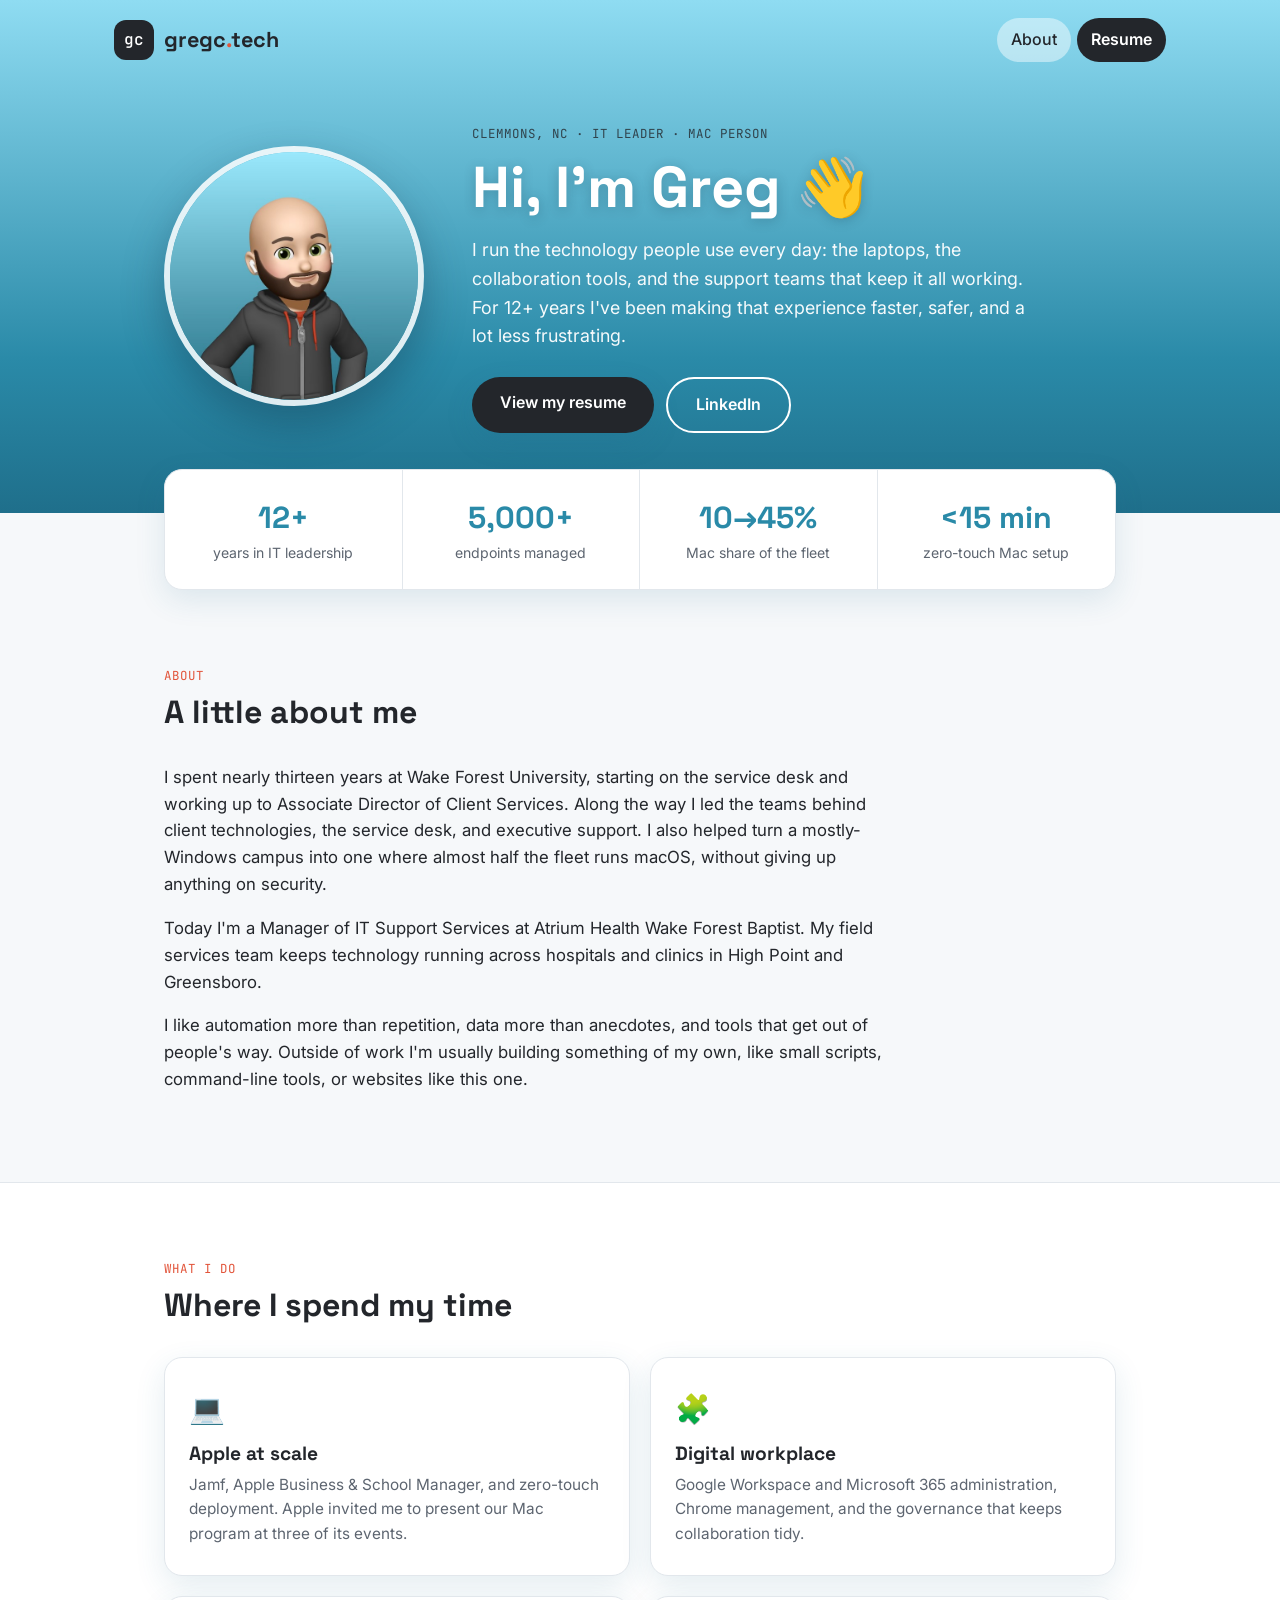
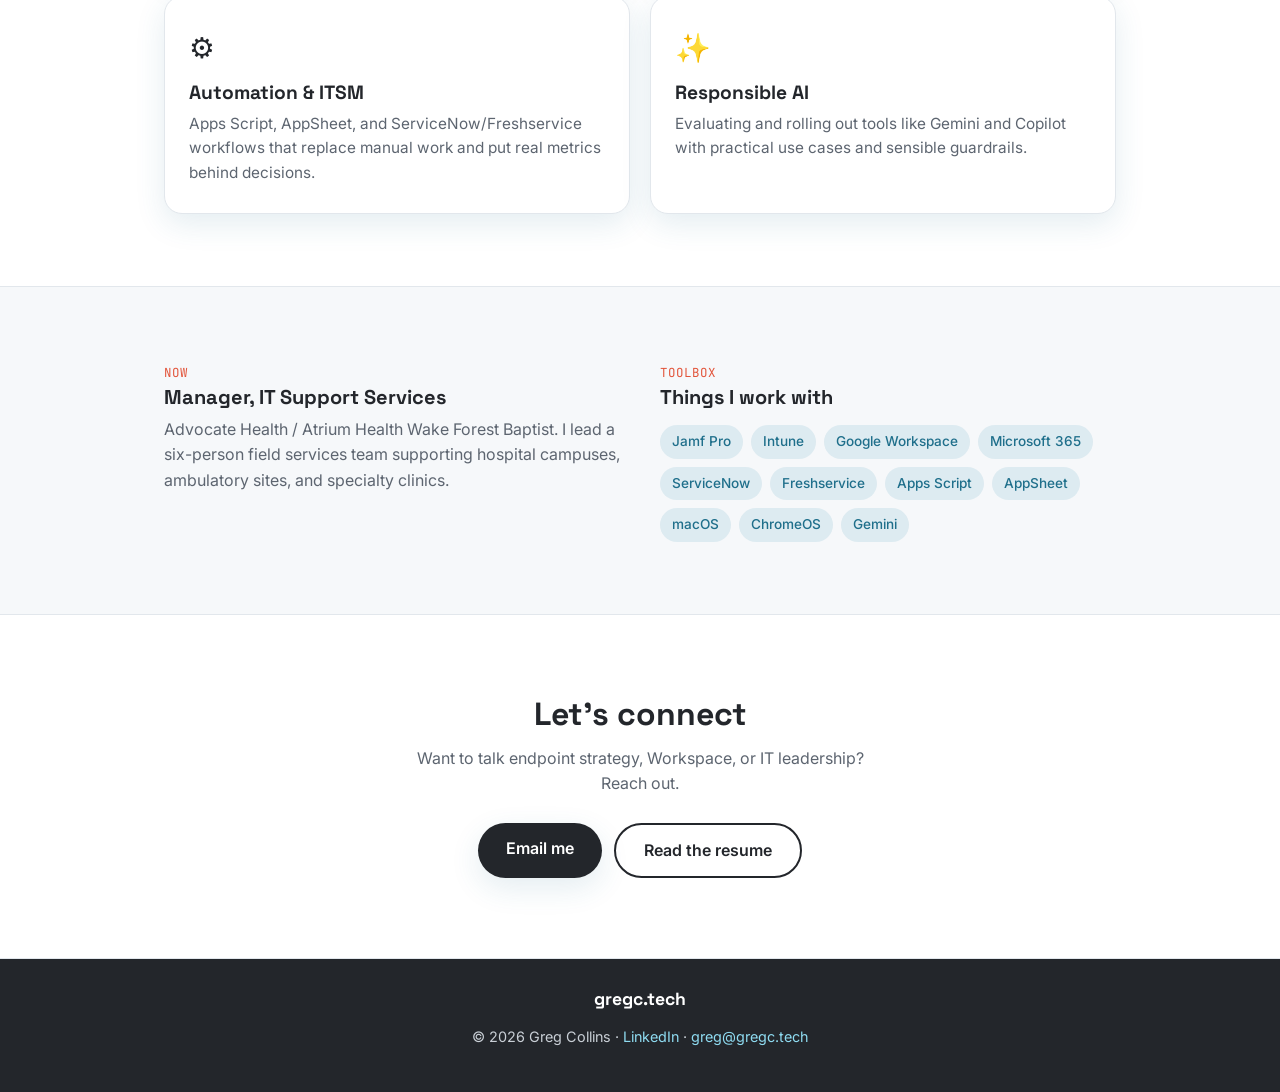
==== index.html @ dc5da686 "Initial gregc.tech site: about page and resume Co-Authored-By: Claude Opus 5.5 <noreply@anthropic.co" ====
<!DOCTYPE html>
<html lang="en">
<head>
<meta charset="UTF-8">
<meta name="viewport" content="width=device-width, initial-scale=1">
<title>Greg Collins</title>
<meta name="description" content="Greg Collins — technology leader in digital workplace, Apple endpoint management, and Google Workspace. Clemmons, NC.">
<link rel="stylesheet" href="styles.css">

<link rel="icon" href="favicon.svg" type="image/svg+xml">
<link rel="apple-touch-icon" href="apple-touch-icon.png">

<meta property="og:type" content="profile">
<meta property="og:title" content="Greg Collins">
<meta property="og:description" content="Technology leader in digital workplace, Apple endpoint management, and Google Workspace.">
<meta property="og:image" content="https://gregc.tech/images/portrait.jpg">
<meta property="og:url" content="https://gregc.tech/">
<meta name="twitter:card" content="summary">
<meta name="twitter:title" content="Greg Collins">
<meta name="twitter:description" content="Technology leader in digital workplace, Apple endpoint management, and Google Workspace.">
<meta name="twitter:image" content="https://gregc.tech/images/portrait.jpg">
</head>
<body>

<header class="site-header">
  <nav class="nav">
    <a class="brand" href="/">
      <span class="brand-badge">gc</span>
      <span class="wordmark">gregc<span class="dot">.</span>tech</span>
    </a>
    <div class="nav-links">
      <a href="/" aria-current="page">About</a>
      <a href="resume.html" class="cta">Resume</a>
    </div>
  </nav>

  <div class="hero">
    <img class="portrait" src="images/portrait.jpg" alt="Memoji portrait of Greg Collins" width="260" height="260">
    <div>
      <span class="mono">Clemmons, NC &middot; IT Leader &middot; Mac Person</span>
      <h1>Hi, I'm Greg 👋</h1>
      <p>I run the technology people use every day: the laptops, the collaboration tools, and the support teams that keep it all working. For 12+ years I've been making that experience faster, safer, and a lot less frustrating.</p>
      <div class="btn-row">
        <a href="resume.html" class="btn">View my resume</a>
        <a href="https://www.linkedin.com/in/gocollins" class="btn btn-outline" target="_blank" rel="noopener">LinkedIn</a>
      </div>
    </div>
  </div>
</header>

<section class="stats" aria-label="Highlights">
  <div class="stats-grid">
    <div class="stat"><div class="num">12+</div><div class="label">years in IT leadership</div></div>
    <div class="stat"><div class="num">5,000+</div><div class="label">endpoints managed</div></div>
    <div class="stat"><div class="num">10&rarr;45%</div><div class="label">Mac share of the fleet</div></div>
    <div class="stat"><div class="num">&lt;15 min</div><div class="label">zero-touch Mac setup</div></div>
  </div>
</section>

<section class="section prose">
  <div class="section-head">
    <span class="mono">About</span>
    <h2>A little about me</h2>
  </div>
  <p>I spent nearly thirteen years at Wake Forest University, starting on the service desk and working up to Associate Director of Client Services. Along the way I led the teams behind client technologies, the service desk, and executive support. I also helped turn a mostly-Windows campus into one where almost half the fleet runs macOS, without giving up anything on security.</p>
  <p>Today I'm a Manager of IT Support Services at Atrium Health Wake Forest Baptist. My field services team keeps technology running across hospitals and clinics in High Point and Greensboro.</p>
  <p>I like automation more than repetition, data more than anecdotes, and tools that get out of people's way. Outside of work I'm usually building something of my own, like small scripts, command-line tools, or websites like this one.</p>
</section>

<section class="band">
  <div class="section">
    <div class="section-head">
      <span class="mono">What I do</span>
      <h2>Where I spend my time</h2>
    </div>
    <div class="card-grid">
      <div class="card">
        <div class="icon">💻</div>
        <h3>Apple at scale</h3>
        <p>Jamf, Apple Business &amp; School Manager, and zero-touch deployment. Apple invited me to present our Mac program at three of its events.</p>
      </div>
      <div class="card">
        <div class="icon">🧩</div>
        <h3>Digital workplace</h3>
        <p>Google Workspace and Microsoft 365 administration, Chrome management, and the governance that keeps collaboration tidy.</p>
      </div>
      <div class="card">
        <div class="icon">⚙️</div>
        <h3>Automation &amp; ITSM</h3>
        <p>Apps Script, AppSheet, and ServiceNow/Freshservice workflows that replace manual work and put real metrics behind decisions.</p>
      </div>
      <div class="card">
        <div class="icon">✨</div>
        <h3>Responsible AI</h3>
        <p>Evaluating and rolling out tools like Gemini and Copilot with practical use cases and sensible guardrails.</p>
      </div>
    </div>
  </div>
</section>

<section class="section">
  <div class="now">
    <div>
      <span class="mono" style="color:var(--accent)">Now</span>
      <h3>Manager, IT Support Services</h3>
      <p>Advocate Health / Atrium Health Wake Forest Baptist. I lead a six-person field services team supporting hospital campuses, ambulatory sites, and specialty clinics.</p>
    </div>
    <div>
      <span class="mono" style="color:var(--accent)">Toolbox</span>
      <h3>Things I work with</h3>
      <div class="chips">
        <span class="chip">Jamf Pro</span>
        <span class="chip">Intune</span>
        <span class="chip">Google Workspace</span>
        <span class="chip">Microsoft 365</span>
        <span class="chip">ServiceNow</span>
        <span class="chip">Freshservice</span>
        <span class="chip">Apps Script</span>
        <span class="chip">AppSheet</span>
        <span class="chip">macOS</span>
        <span class="chip">ChromeOS</span>
        <span class="chip">Gemini</span>
      </div>
    </div>
  </div>
</section>

<section class="cta-section band">
  <h2>Let's connect</h2>
  <p>Want to talk endpoint strategy, Workspace, or IT leadership? Reach out.</p>
  <div class="btn-row" style="justify-content:center">
    <a href="mailto:greg@gregc.tech" class="btn">Email me</a>
    <a href="resume.html" class="btn btn-outline">Read the resume</a>
  </div>
</section>

<footer class="site-footer">
  <div class="wordmark">gregc.tech</div>
  <p>&copy; 2026 Greg Collins &middot; <a href="https://www.linkedin.com/in/gocollins" target="_blank" rel="noopener">LinkedIn</a> &middot; <a href="mailto:greg@gregc.tech">greg@gregc.tech</a></p>
</footer>

</body>
</html>
---- styles.css ----
@import url('https://fonts.googleapis.com/css2?family=Space+Grotesk:wght@500;600;700&family=Inter:wght@400;500;600&family=JetBrains+Mono:wght@500&display=swap');

:root {
  --sky: #8fdcf2;
  --teal: #2a8aa8;
  --teal-dark: #1f6f8b;
  --ink: #23262b;
  --ink-soft: #3a3f47;
  --accent: #e2553b;
  --bg: #f6f8fa;
  --surface: #ffffff;
  --text: #23262b;
  --muted: #5d6570;
  --line: #e2e7ec;
  --radius: 18px;
  --shadow: 0 10px 30px rgba(31, 111, 139, 0.12);
}

@media (prefers-color-scheme: dark) {
  :root {
    --bg: #14171b;
    --surface: #1d2126;
    --text: #e8ebee;
    --muted: #9aa3ad;
    --line: #2c3238;
    --shadow: 0 10px 30px rgba(0, 0, 0, 0.35);
  }
}

* { box-sizing: border-box; }

html { scroll-behavior: smooth; }

body {
  margin: 0;
  font-family: 'Inter', system-ui, sans-serif;
  color: var(--text);
  background: var(--bg);
  line-height: 1.6;
}

h1, h2, h3, .wordmark {
  font-family: 'Space Grotesk', sans-serif;
  margin: 0;
  line-height: 1.2;
}

a { color: inherit; }

img { max-width: 100%; display: block; }

.mono {
  font-family: 'JetBrains Mono', ui-monospace, monospace;
  font-size: 0.78rem;
  letter-spacing: 1px;
  text-transform: uppercase;
}

/* Header */
.site-header {
  background: linear-gradient(180deg, var(--sky) 0%, var(--teal) 70%, var(--teal-dark) 100%);
  color: #fff;
}

.nav {
  max-width: 1100px;
  margin: 0 auto;
  display: flex;
  align-items: center;
  justify-content: space-between;
  padding: 18px 24px;
  gap: 12px;
}

.brand {
  display: flex;
  align-items: center;
  gap: 10px;
  text-decoration: none;
  color: var(--ink);
}

.brand-badge {
  width: 40px;
  height: 40px;
  border-radius: 12px;
  background: var(--ink);
  color: #fff;
  display: flex;
  align-items: center;
  justify-content: center;
  font-family: 'JetBrains Mono', monospace;
  font-weight: 500;
  font-size: 1rem;
  flex-shrink: 0;
}

.wordmark {
  font-size: 1.35rem;
  font-weight: 700;
}

.wordmark .dot { color: var(--accent); }

.nav-links {
  display: flex;
  gap: 6px;
  align-items: center;
}

.nav-links a {
  text-decoration: none;
  color: var(--ink);
  font-weight: 500;
  padding: 9px 14px;
  border-radius: 999px;
  transition: background 0.2s ease;
}

.nav-links a:hover { background: rgba(255, 255, 255, 0.35); }

.nav-links a[aria-current="page"] { background: rgba(255, 255, 255, 0.45); }

.nav-links a.cta {
  background: var(--ink);
  color: #fff;
  font-weight: 600;
}

.nav-links a.cta:hover { background: var(--accent); }

/* Hero */
.hero {
  max-width: 1000px;
  margin: 0 auto;
  padding: 40px 24px 80px;
  display: grid;
  grid-template-columns: 260px 1fr;
  gap: 48px;
  align-items: center;
}

.portrait {
  width: 260px;
  height: 260px;
  border-radius: 50%;
  border: 6px solid rgba(255, 255, 255, 0.85);
  box-shadow: 0 18px 40px rgba(20, 50, 70, 0.35);
  object-fit: cover;
}

.hero .mono { color: var(--ink); opacity: 0.8; }

.hero h1 {
  font-size: clamp(2.4rem, 6vw, 3.6rem);
  margin: 8px 0 14px;
  color: #fff;
  text-shadow: 0 2px 12px rgba(20, 50, 70, 0.25);
}

.hero p {
  font-size: 1.12rem;
  max-width: 560px;
  margin: 0 0 26px;
  color: rgba(255, 255, 255, 0.95);
}

.btn-row { display: flex; gap: 12px; flex-wrap: wrap; }

.btn {
  display: inline-block;
  background: var(--ink);
  color: #fff;
  font-weight: 600;
  padding: 13px 28px;
  border-radius: 999px;
  text-decoration: none;
  box-shadow: var(--shadow);
  transition: transform 0.15s ease, background 0.2s ease;
  border: none;
  cursor: pointer;
  font-family: 'Inter', sans-serif;
  font-size: 1rem;
}

.btn:hover { background: var(--accent); transform: translateY(-2px); }

.btn-outline {
  background: transparent;
  border: 2px solid #fff;
  color: #fff;
  box-shadow: none;
}

.btn-outline:hover { background: #fff; color: var(--teal-dark); }

/* Stats strip */
.stats {
  max-width: 1000px;
  margin: -44px auto 0;
  padding: 0 24px;
  position: relative;
}

.stats-grid {
  display: grid;
  grid-template-columns: repeat(4, 1fr);
  background: var(--surface);
  border-radius: var(--radius);
  box-shadow: var(--shadow);
  border: 1px solid var(--line);
  overflow: hidden;
}

.stat {
  padding: 24px 20px;
  text-align: center;
  border-right: 1px solid var(--line);
}

.stat:last-child { border-right: none; }

.stat .num {
  font-family: 'Space Grotesk', sans-serif;
  font-size: 1.9rem;
  font-weight: 700;
  color: var(--teal);
}

.stat .label { font-size: 0.88rem; color: var(--muted); }

/* Sections */
.section {
  max-width: 1000px;
  margin: 0 auto;
  padding: 72px 24px;
}

.section-head { margin-bottom: 32px; }

.section-head .mono { color: var(--accent); }

.section-head h2 {
  font-size: 2rem;
  margin-top: 6px;
}

.prose p { font-size: 1.05rem; max-width: 720px; }

.card-grid {
  display: grid;
  grid-template-columns: repeat(2, 1fr);
  gap: 20px;
}

.card {
  background: var(--surface);
  border: 1px solid var(--line);
  border-radius: var(--radius);
  padding: 28px 24px;
  box-shadow: var(--shadow);
}

.card .icon { font-size: 1.8rem; margin-bottom: 10px; }

.card h3 { font-size: 1.2rem; margin-bottom: 8px; }

.card p { margin: 0; color: var(--muted); font-size: 0.96rem; }

.band { background: var(--surface); border-top: 1px solid var(--line); border-bottom: 1px solid var(--line); }

.now {
  display: grid;
  grid-template-columns: 1fr 1fr;
  gap: 40px;
}

.now h3 { font-size: 1.25rem; margin-bottom: 8px; }

.now p { color: var(--muted); margin: 0; }

.chips { display: flex; flex-wrap: wrap; gap: 8px; margin-top: 16px; }

.chip {
  font-size: 0.85rem;
  padding: 6px 12px;
  border-radius: 999px;
  background: rgba(42, 138, 168, 0.12);
  color: var(--teal-dark);
  font-weight: 500;
}

@media (prefers-color-scheme: dark) {
  .chip { color: var(--sky); background: rgba(143, 220, 242, 0.1); }
}

.cta-section { text-align: center; padding: 80px 24px; }

.cta-section h2 { font-size: 2rem; margin-bottom: 12px; }

.cta-section p { color: var(--muted); max-width: 480px; margin: 0 auto 26px; }

.cta-section .btn-outline { border-color: var(--ink); color: var(--ink); }
.cta-section .btn-outline:hover { background: var(--ink); color: #fff; }

@media (prefers-color-scheme: dark) {
  .cta-section .btn { background: var(--sky); color: var(--ink); }
  .cta-section .btn:hover { background: var(--accent); color: #fff; }
  .cta-section .btn-outline { background: transparent; border-color: var(--sky); color: var(--sky); }
}

/* Footer */
.site-footer {
  background: var(--ink);
  color: #c9cfd6;
  text-align: center;
  padding: 30px 24px;
  font-size: 0.9rem;
}

.site-footer .wordmark { color: #fff; font-size: 1.1rem; margin-bottom: 4px; }

.site-footer a { color: var(--sky); text-decoration: none; }

/* Resume page */
.page-hero {
  max-width: 1000px;
  margin: 0 auto;
  padding: 30px 24px 70px;
  display: flex;
  align-items: center;
  gap: 28px;
}

.page-hero .portrait { width: 120px; height: 120px; border-width: 4px; flex-shrink: 0; }

.page-hero h1 { font-size: clamp(2rem, 5vw, 2.8rem); color: #fff; margin: 4px 0 6px; }

.page-hero p { margin: 0; color: rgba(255, 255, 255, 0.95); }

.page-hero .mono { color: var(--ink); opacity: 0.8; }

.resume {
  max-width: 860px;
  margin: -40px auto 70px;
  padding: 0 20px;
}

.resume-card {
  background: var(--surface);
  border: 1px solid var(--line);
  border-radius: var(--radius);
  box-shadow: var(--shadow);
  padding: 44px;
}

.resume-actions {
  display: flex;
  gap: 10px;
  flex-wrap: wrap;
  justify-content: flex-end;
  margin-bottom: 8px;
}

.resume-actions .btn { padding: 9px 18px; font-size: 0.9rem; }

.resume-actions .btn-outline { border-color: var(--line); color: var(--text); }
.resume-actions .btn-outline:hover { background: var(--bg); color: var(--text); }

.r-section { margin-top: 36px; }
.r-section:first-of-type { margin-top: 10px; }

.r-section > h2 {
  font-size: 0.82rem;
  font-family: 'JetBrains Mono', monospace;
  text-transform: uppercase;
  letter-spacing: 1.5px;
  color: var(--accent);
  padding-bottom: 8px;
  border-bottom: 1px solid var(--line);
  margin-bottom: 18px;
}

.r-section p { margin: 0; }

.tech-list { display: grid; gap: 10px; margin: 0; }
.tech-list div { display: grid; grid-template-columns: 200px 1fr; gap: 16px; }
.tech-list dt { font-weight: 600; }
.tech-list dd { margin: 0; color: var(--muted); }

.org { margin-bottom: 28px; }
.org-head h3 { font-size: 1.2rem; }
.org-meta { color: var(--muted); font-size: 0.92rem; margin-bottom: 12px; }

.role { margin: 16px 0 0; padding-left: 18px; border-left: 2px solid var(--line); }
.role-head { display: flex; justify-content: space-between; gap: 12px; flex-wrap: wrap; align-items: baseline; }
.role-head h4 { margin: 0; font-size: 1.02rem; font-family: 'Inter', sans-serif; font-weight: 600; }
.role-head .dates { font-size: 0.85rem; color: var(--muted); font-family: 'JetBrains Mono', monospace; }

.role ul { margin: 8px 0 0; padding-left: 18px; }
.role li { margin-bottom: 6px; }
.role li::marker { color: var(--teal); }

.highlights { display: grid; grid-template-columns: repeat(auto-fit, minmax(220px, 1fr)); gap: 14px; }
.highlight { background: var(--bg); border: 1px solid var(--line); border-radius: 14px; padding: 16px 18px; font-size: 0.94rem; }
.highlight strong { display: block; font-family: 'Space Grotesk', sans-serif; font-size: 1.35rem; color: var(--teal); }

@media (max-width: 760px) {
  .hero { grid-template-columns: 1fr; text-align: center; gap: 24px; padding-top: 16px; }
  .hero .portrait { margin: 0 auto; width: 200px; height: 200px; }
  .hero p { margin-left: auto; margin-right: auto; }
  .btn-row { justify-content: center; }
  .stats-grid { grid-template-columns: repeat(2, 1fr); }
  .stat:nth-child(2) { border-right: none; }
  .stat:nth-child(-n+2) { border-bottom: 1px solid var(--line); }
  .now, .card-grid { grid-template-columns: 1fr; }
  .page-hero { flex-direction: column; text-align: center; }
  .resume-card { padding: 26px 20px; }
  .tech-list div { grid-template-columns: 1fr; gap: 2px; }
  .nav { flex-wrap: wrap; }
}

/* Print: resume page prints as a clean document */
@media print {
  body { background: #fff; color: #000; font-size: 10.5pt; }
  .site-header, .site-footer, .resume-actions { display: none; }
  .resume { margin: 0; padding: 0; max-width: none; }
  .resume-card { border: none; box-shadow: none; padding: 0; background: #fff; }
  .print-head { display: block !important; margin-bottom: 8px; }
  .r-section { margin-top: 18px; break-inside: auto; }
  .role { break-inside: avoid; }
  .highlight { background: #fff; }
  a { text-decoration: none; }
}

.print-head { display: none; }
.print-head h1 { font-size: 20pt; }
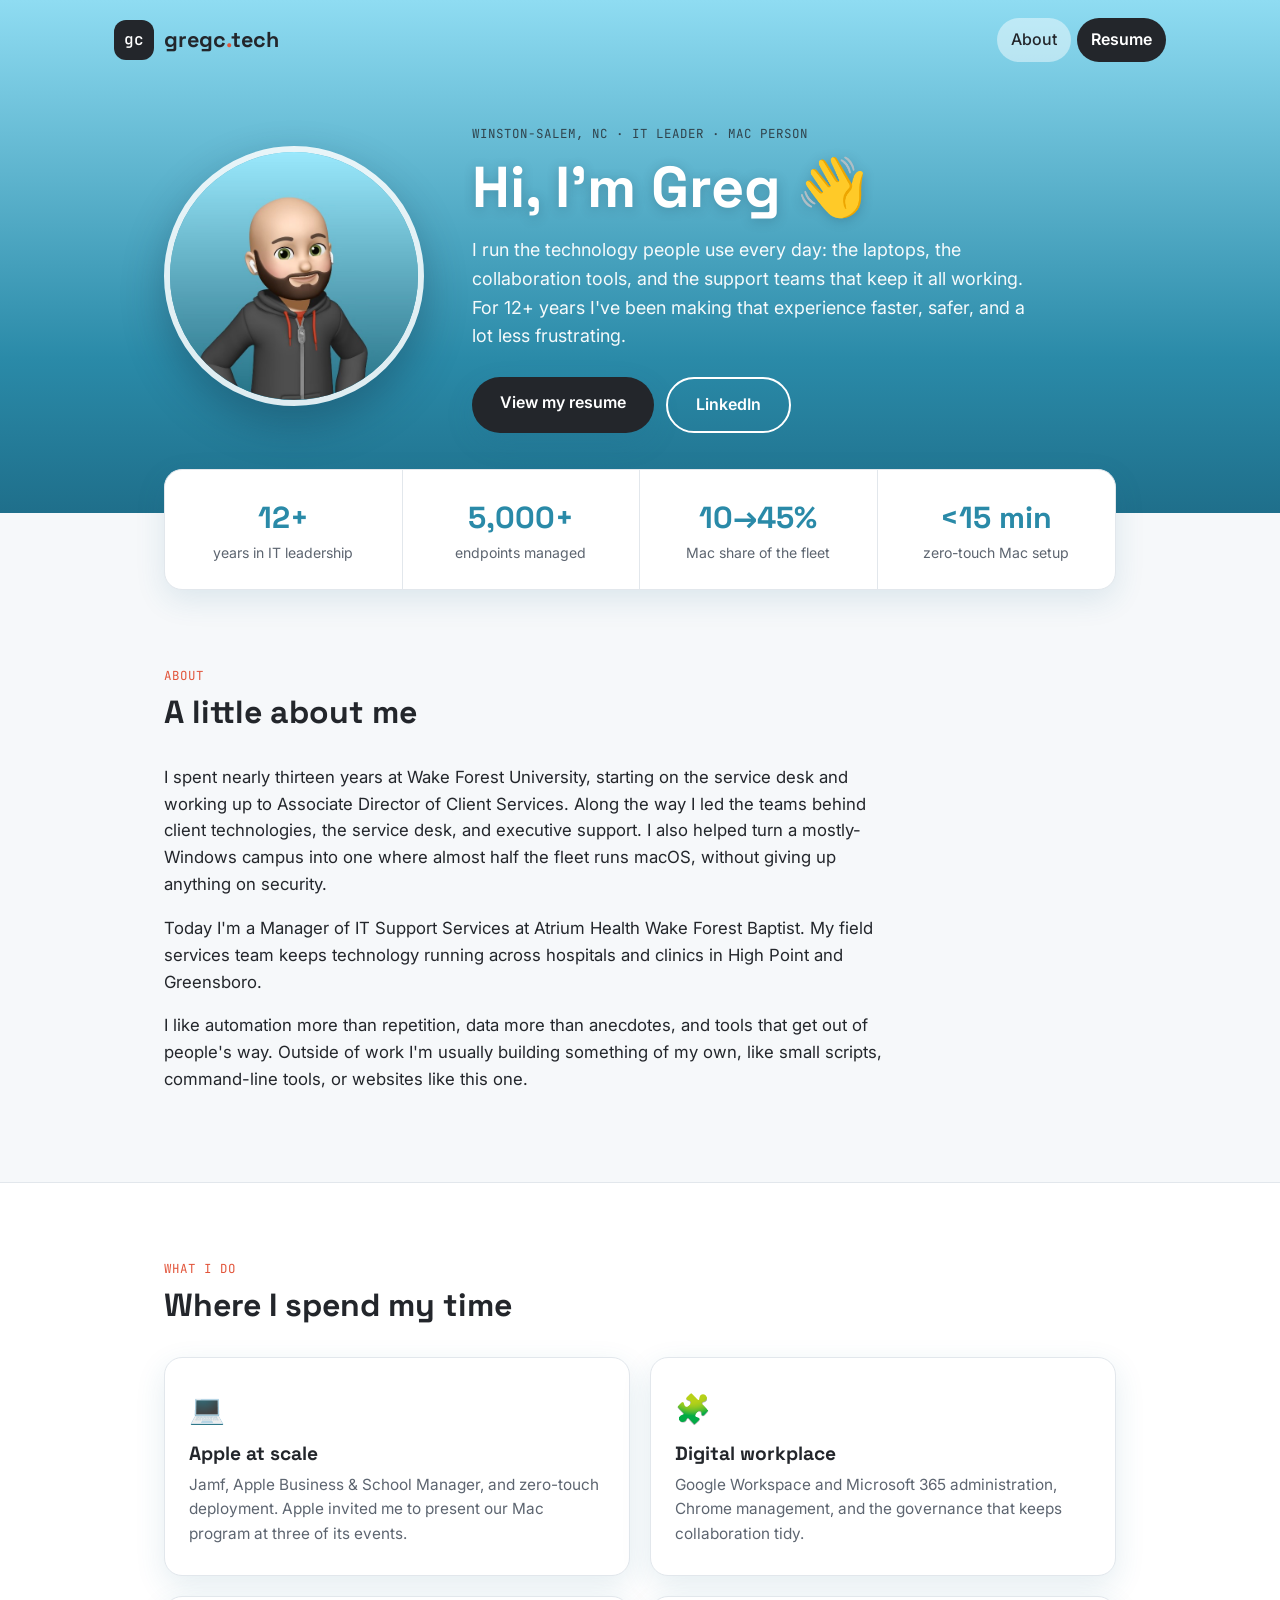
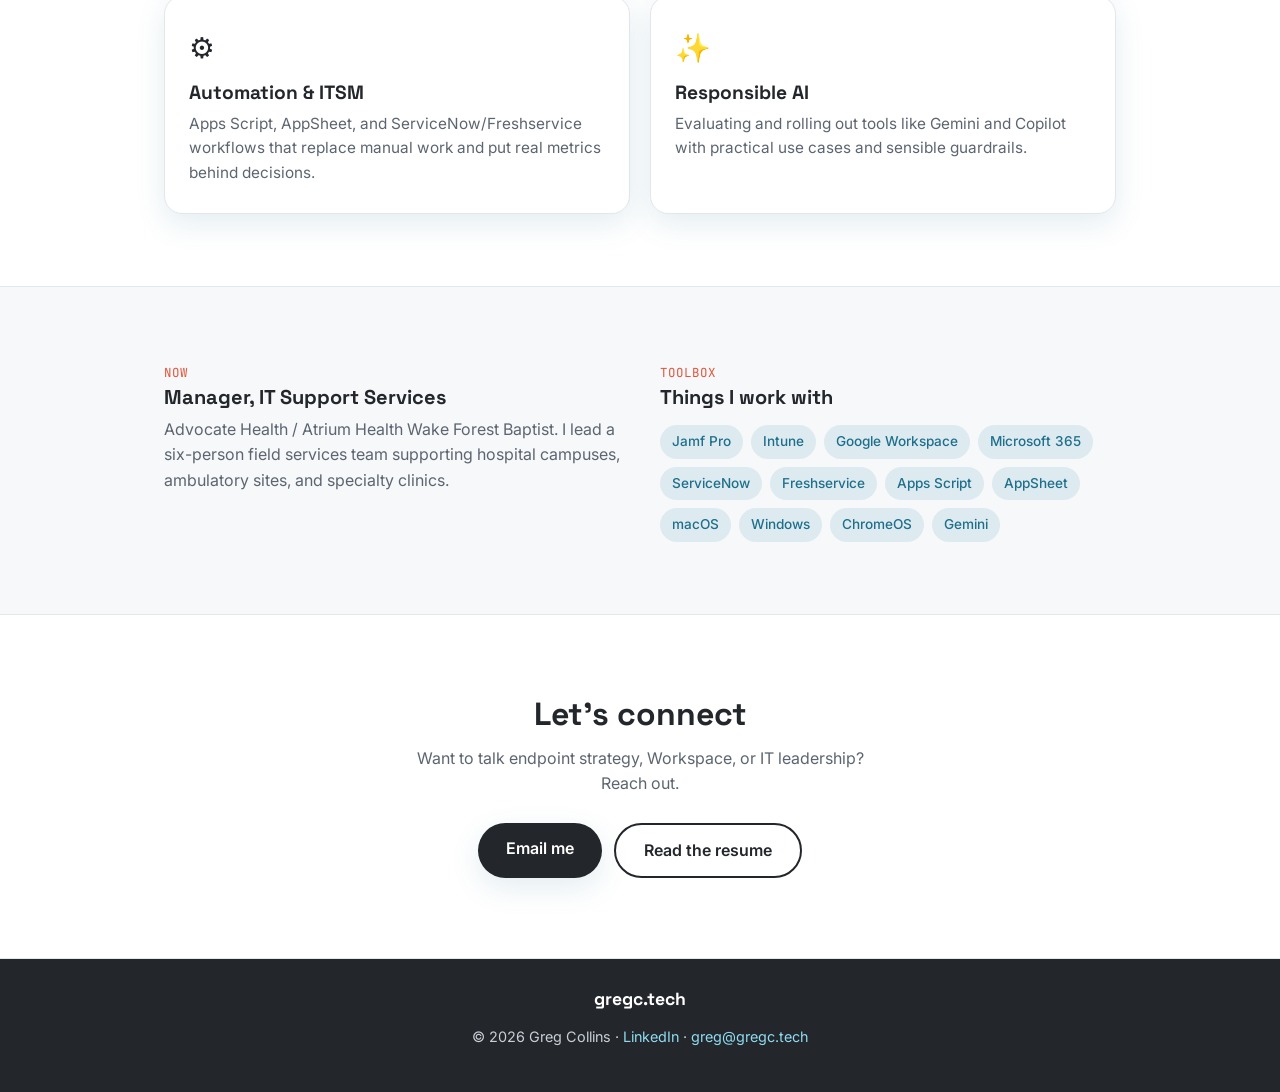
==== commit 51c943d8: "gregc.tech personal site: about page and resume" ====
--- a/index.html
+++ b/index.html
@@ -4,7 +4,8 @@
 <meta charset="UTF-8">
 <meta name="viewport" content="width=device-width, initial-scale=1">
 <title>Greg Collins</title>
-<meta name="description" content="Greg Collins — technology leader in digital workplace, Apple endpoint management, and Google Workspace. Clemmons, NC.">
+<meta name="description" content="Greg Collins — technology leader in digital workplace, Apple endpoint management, and Google Workspace. Winston-Salem, NC.">
+<link rel="canonical" href="https://gregc.tech/">
 <link rel="stylesheet" href="styles.css">
 
 <link rel="icon" href="favicon.svg" type="image/svg+xml">
@@ -30,18 +31,18 @@
     </a>
     <div class="nav-links">
       <a href="/" aria-current="page">About</a>
-      <a href="resume.html" class="cta">Resume</a>
+      <a href="/resume" class="cta">Resume</a>
     </div>
   </nav>
 
   <div class="hero">
     <img class="portrait" src="images/portrait.jpg" alt="Memoji portrait of Greg Collins" width="260" height="260">
     <div>
-      <span class="mono">Clemmons, NC &middot; IT Leader &middot; Mac Person</span>
+      <span class="mono">Winston-Salem, NC &middot; IT Leader &middot; Mac Person</span>
       <h1>Hi, I'm Greg 👋</h1>
       <p>I run the technology people use every day: the laptops, the collaboration tools, and the support teams that keep it all working. For 12+ years I've been making that experience faster, safer, and a lot less frustrating.</p>
       <div class="btn-row">
-        <a href="resume.html" class="btn">View my resume</a>
+        <a href="/resume" class="btn">View my resume</a>
         <a href="https://www.linkedin.com/in/gocollins" class="btn btn-outline" target="_blank" rel="noopener">LinkedIn</a>
       </div>
     </div>
@@ -118,6 +119,7 @@
         <span class="chip">Apps Script</span>
         <span class="chip">AppSheet</span>
         <span class="chip">macOS</span>
+        <span class="chip">Windows</span>
         <span class="chip">ChromeOS</span>
         <span class="chip">Gemini</span>
       </div>
@@ -130,7 +132,7 @@
   <p>Want to talk endpoint strategy, Workspace, or IT leadership? Reach out.</p>
   <div class="btn-row" style="justify-content:center">
     <a href="mailto:greg@gregc.tech" class="btn">Email me</a>
-    <a href="resume.html" class="btn btn-outline">Read the resume</a>
+    <a href="/resume" class="btn btn-outline">Read the resume</a>
   </div>
 </section>
 
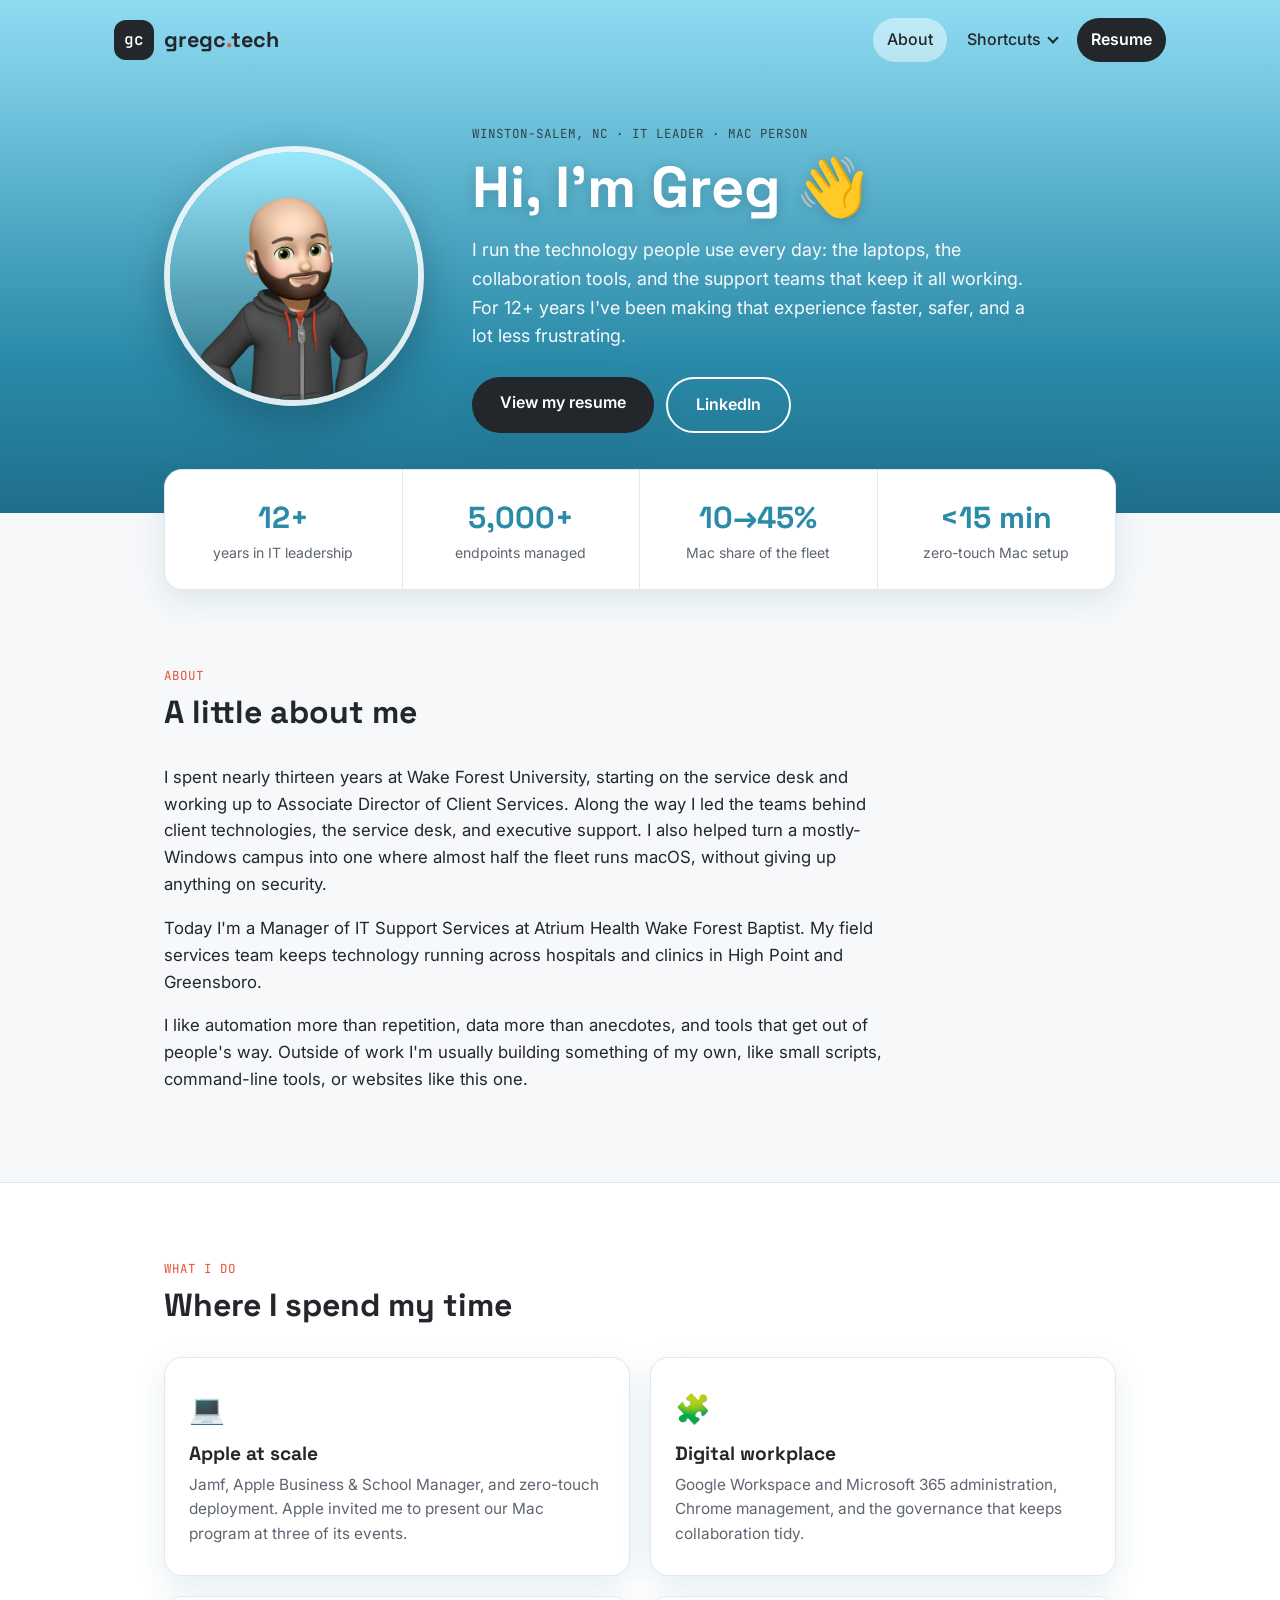
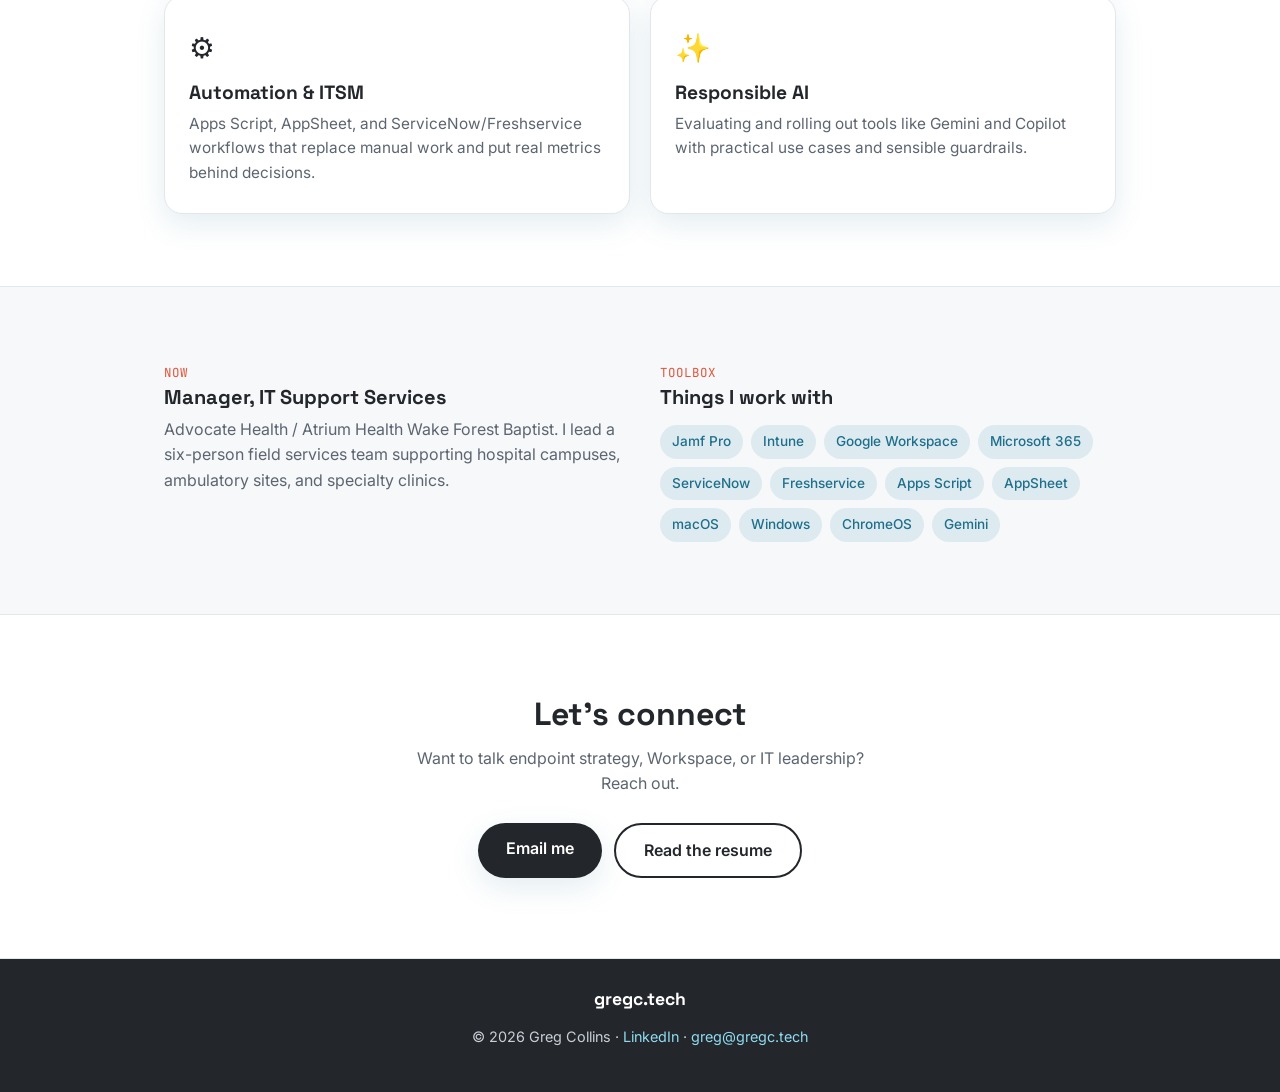
==== commit 9d5ffcd7: "Add Shortcuts page with nav dropdown Co-Authored-By: Claude Opus 5.5 <noreply@anthropic.com>" ====
--- a/index.html
+++ b/index.html
@@ -31,6 +31,12 @@
     </a>
     <div class="nav-links">
       <a href="/" aria-current="page">About</a>
+      <details class="nav-dd">
+        <summary>Shortcuts</summary>
+        <div class="nav-dd-menu">
+          <a href="/shortcuts/">All Shortcuts</a>
+        </div>
+      </details>
       <a href="/resume" class="cta">Resume</a>
     </div>
   </nav>
@@ -141,5 +147,15 @@
   <p>&copy; 2026 Greg Collins &middot; <a href="https://www.linkedin.com/in/gocollins" target="_blank" rel="noopener">LinkedIn</a> &middot; <a href="mailto:greg@gregc.tech">greg@gregc.tech</a></p>
 </footer>
 
+<script>
+  // Close the Shortcuts menu on outside click or Escape
+  document.addEventListener('click', function (e) {
+    document.querySelectorAll('.nav-dd[open]').forEach(function (d) { if (!d.contains(e.target)) d.removeAttribute('open'); });
+  });
+  document.addEventListener('keydown', function (e) {
+    if (e.key === 'Escape') document.querySelectorAll('.nav-dd[open]').forEach(function (d) { d.removeAttribute('open'); });
+  });
+</script>
+
 </body>
 </html>
--- a/styles.css
+++ b/styles.css
@@ -435,3 +435,175 @@
 
 .print-head { display: none; }
 .print-head h1 { font-size: 20pt; }
+
+/* Shortcuts pages */
+.sc-intro { max-width: 680px; color: var(--muted); margin: 0 0 28px; }
+
+.sc-grid {
+  display: grid;
+  grid-template-columns: repeat(auto-fill, minmax(260px, 1fr));
+  gap: 18px;
+}
+
+.sc-card {
+  background: var(--surface);
+  border: 1px solid var(--line);
+  border-radius: var(--radius);
+  box-shadow: var(--shadow);
+  padding: 22px;
+  display: flex;
+  flex-direction: column;
+  gap: 12px;
+}
+
+.sc-tile {
+  width: 52px;
+  height: 52px;
+  border-radius: 14px;
+  display: flex;
+  align-items: center;
+  justify-content: center;
+  font-size: 1.6rem;
+  color: #fff;
+  background: linear-gradient(160deg, var(--tile-a, #8fdcf2), var(--tile-b, #1f6f8b));
+}
+
+.sc-card h3 { font-size: 1.1rem; }
+.sc-card p { margin: 0; color: var(--muted); font-size: 0.94rem; flex: 1; }
+
+.sc-tags { display: flex; gap: 6px; flex-wrap: wrap; }
+.sc-tags .chip { font-size: 0.75rem; padding: 3px 10px; }
+
+.sc-card .btn { text-align: center; padding: 10px 18px; font-size: 0.92rem; }
+.btn.is-disabled { background: var(--line); color: var(--muted); box-shadow: none; pointer-events: none; }
+
+
+.crumbs { font-size: 0.9rem; margin-bottom: 4px; }
+.crumbs a { color: var(--ink); text-decoration: none; opacity: 0.8; }
+.crumbs a:hover { opacity: 1; text-decoration: underline; }
+
+.url-search {
+  width: 100%;
+  max-width: 420px;
+  padding: 12px 16px;
+  border-radius: 999px;
+  border: 1px solid var(--line);
+  background: var(--surface);
+  color: var(--text);
+  font: inherit;
+  margin-bottom: 22px;
+}
+.url-search:focus { outline: 2px solid var(--teal); outline-offset: 1px; }
+
+.url-group { margin-bottom: 30px; }
+.url-group h2 {
+  font-family: 'JetBrains Mono', monospace;
+  font-size: 0.82rem;
+  text-transform: uppercase;
+  letter-spacing: 1.5px;
+  color: var(--accent);
+  padding-bottom: 8px;
+  border-bottom: 1px solid var(--line);
+  margin-bottom: 6px;
+}
+
+.url-row {
+  display: grid;
+  grid-template-columns: 200px 1fr auto;
+  gap: 14px;
+  align-items: center;
+  padding: 10px 0;
+  border-bottom: 1px solid var(--line);
+}
+.url-row .name { font-weight: 600; }
+.url-row code {
+  font-family: 'JetBrains Mono', monospace;
+  font-size: 0.85rem;
+  background: var(--bg);
+  border: 1px solid var(--line);
+  border-radius: 8px;
+  padding: 6px 10px;
+  overflow-wrap: anywhere;
+}
+.url-row code.pending { color: var(--muted); font-style: italic; }
+
+.copy-btn {
+  font: inherit;
+  font-size: 0.85rem;
+  font-weight: 600;
+  padding: 7px 14px;
+  border-radius: 999px;
+  border: 1px solid var(--line);
+  background: var(--surface);
+  color: var(--text);
+  cursor: pointer;
+}
+.copy-btn:hover { border-color: var(--teal); }
+.copy-btn[disabled] { opacity: 0.4; cursor: default; }
+
+.no-results { color: var(--muted); display: none; }
+
+@media (max-width: 760px) {
+  .url-row { grid-template-columns: 1fr auto; }
+  .url-row code { grid-column: 1 / -1; grid-row: 2; }
+}
+
+/* Nav dropdown (Shortcuts) */
+.nav-dd { position: relative; }
+.nav-dd summary {
+  list-style: none;
+  cursor: pointer;
+  color: var(--ink);
+  font-weight: 500;
+  padding: 9px 14px;
+  border-radius: 999px;
+  transition: background 0.2s ease;
+  user-select: none;
+}
+.nav-dd summary::-webkit-details-marker { display: none; }
+.nav-dd summary::after {
+  content: "";
+  display: inline-block;
+  width: 6px;
+  height: 6px;
+  margin-left: 8px;
+  border-right: 2px solid currentColor;
+  border-bottom: 2px solid currentColor;
+  transform: translateY(-3px) rotate(45deg);
+  transition: transform 0.15s ease;
+}
+.nav-dd[open] summary::after { transform: translateY(0) rotate(-135deg); }
+.nav-dd summary:hover, .nav-dd[open] summary { background: rgba(255, 255, 255, 0.35); }
+.nav-dd summary.nav-dd-active { background: rgba(255, 255, 255, 0.45); }
+
+.nav-dd-menu {
+  position: absolute;
+  top: calc(100% + 8px);
+  left: 0;
+  z-index: 20;
+  min-width: 240px;
+  background: var(--surface);
+  border: 1px solid var(--line);
+  border-radius: 14px;
+  box-shadow: 0 16px 40px rgba(20, 50, 70, 0.25);
+  padding: 6px;
+  display: flex;
+  flex-direction: column;
+}
+.nav-links .nav-dd-menu a {
+  color: var(--text);
+  padding: 10px 12px;
+  border-radius: 10px;
+  white-space: nowrap;
+}
+.nav-links .nav-dd-menu a:hover { background: var(--bg); }
+.nav-links .nav-dd-menu a[aria-current="page"] { background: transparent; color: var(--teal); font-weight: 600; }
+
+.sc-intro a { color: var(--teal-dark); font-weight: 600; }
+@media (prefers-color-scheme: dark) {
+  .sc-intro a { color: var(--sky); }
+}
+@media (prefers-color-scheme: dark) {
+  .sc-card .btn:not(.is-disabled) { background: var(--sky); color: var(--ink); }
+  .sc-card .btn:not(.is-disabled):hover { background: var(--accent); color: #fff; }
+}
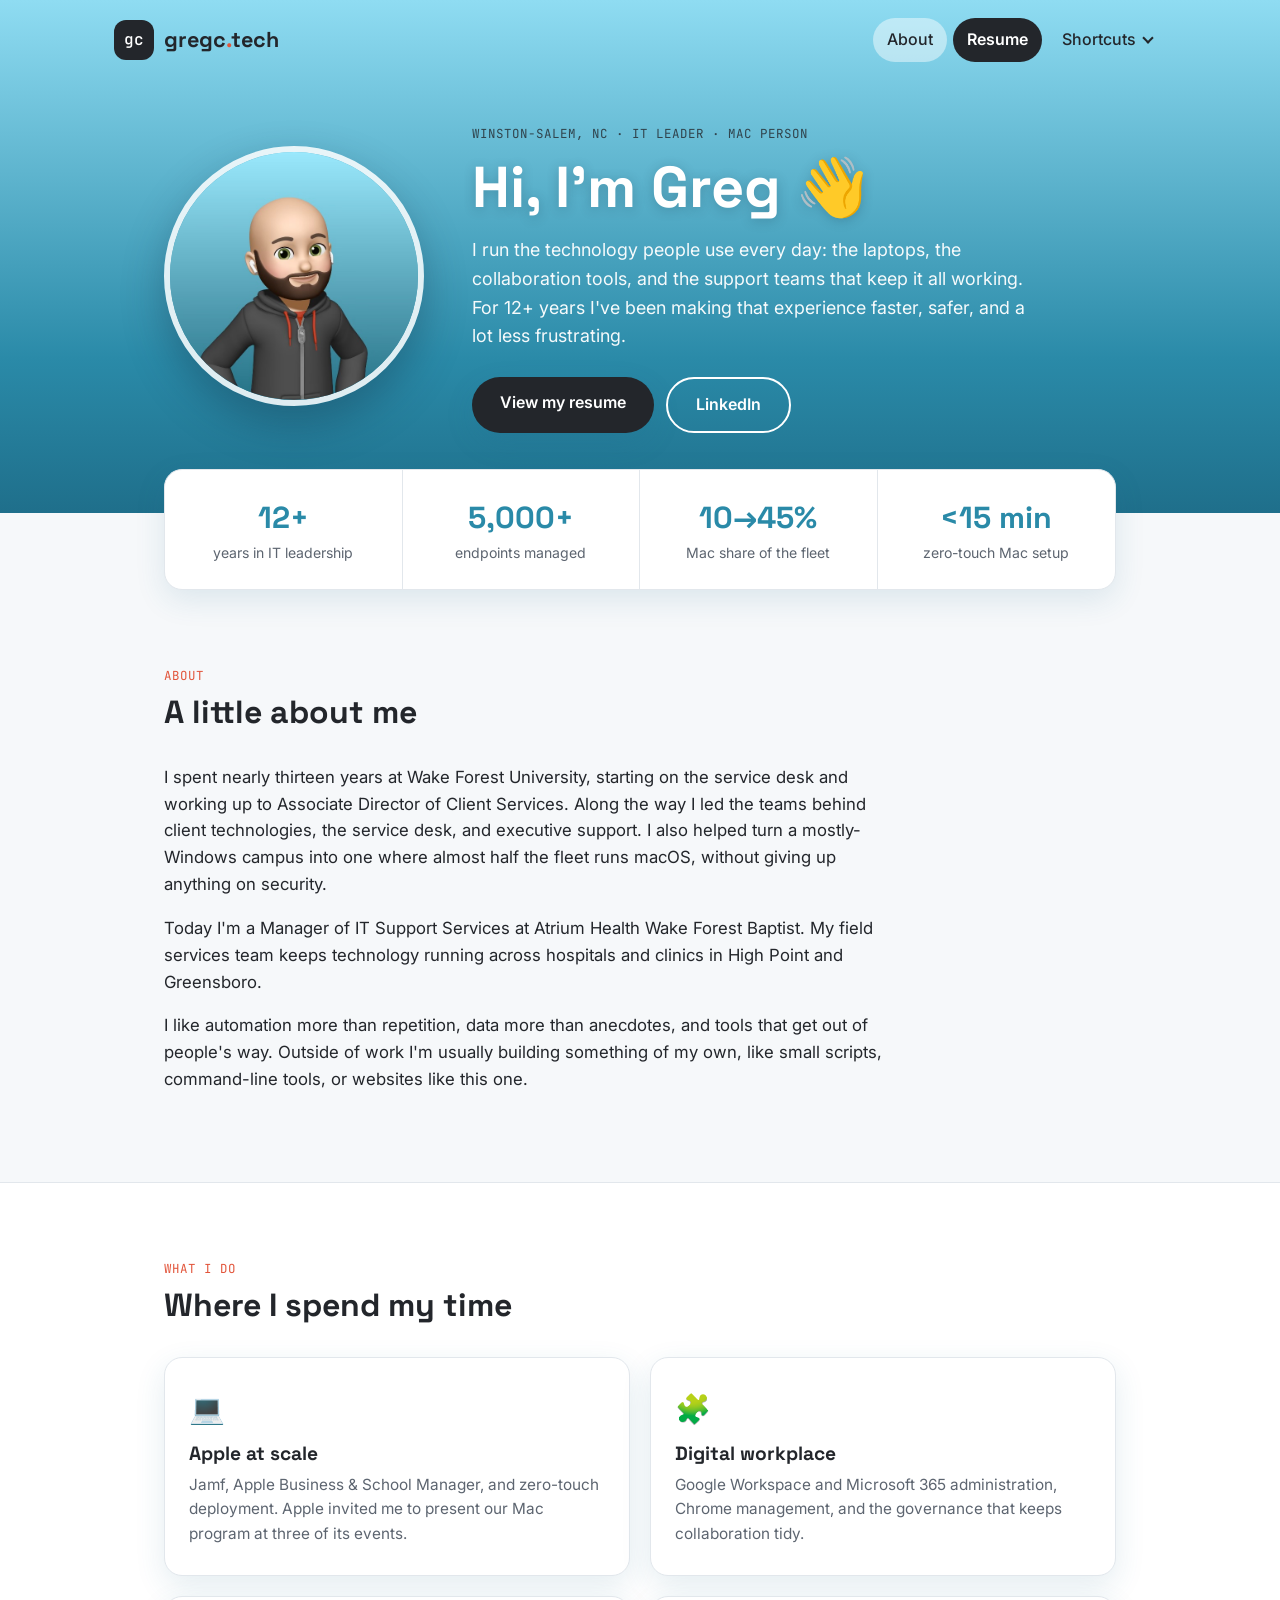
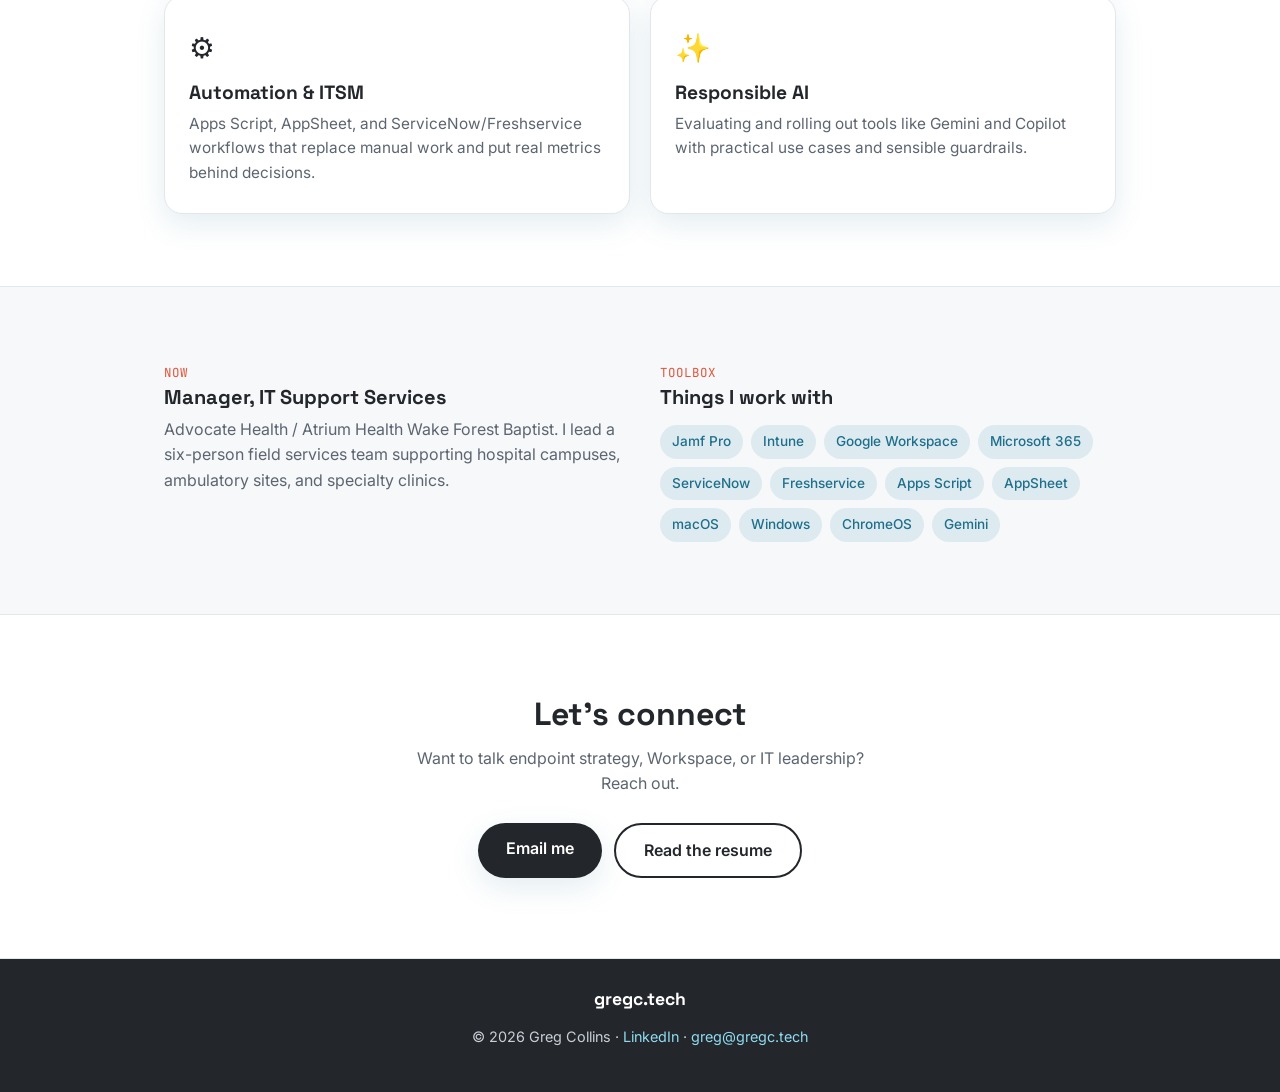
==== commit c11cbe89: "Nav order: About, Resume, Shortcuts; right-align dropdown Co-Authored-By: Claude Opus 5.5 <noreply@a" ====
--- a/index.html
+++ b/index.html
@@ -31,13 +31,13 @@
     </a>
     <div class="nav-links">
       <a href="/" aria-current="page">About</a>
+      <a href="/resume" class="cta">Resume</a>
       <details class="nav-dd">
         <summary>Shortcuts</summary>
         <div class="nav-dd-menu">
           <a href="/shortcuts/">All Shortcuts</a>
         </div>
       </details>
-      <a href="/resume" class="cta">Resume</a>
     </div>
   </nav>
 
--- a/styles.css
+++ b/styles.css
@@ -579,7 +579,7 @@
 .nav-dd-menu {
   position: absolute;
   top: calc(100% + 8px);
-  left: 0;
+  right: 0;
   z-index: 20;
   min-width: 240px;
   background: var(--surface);
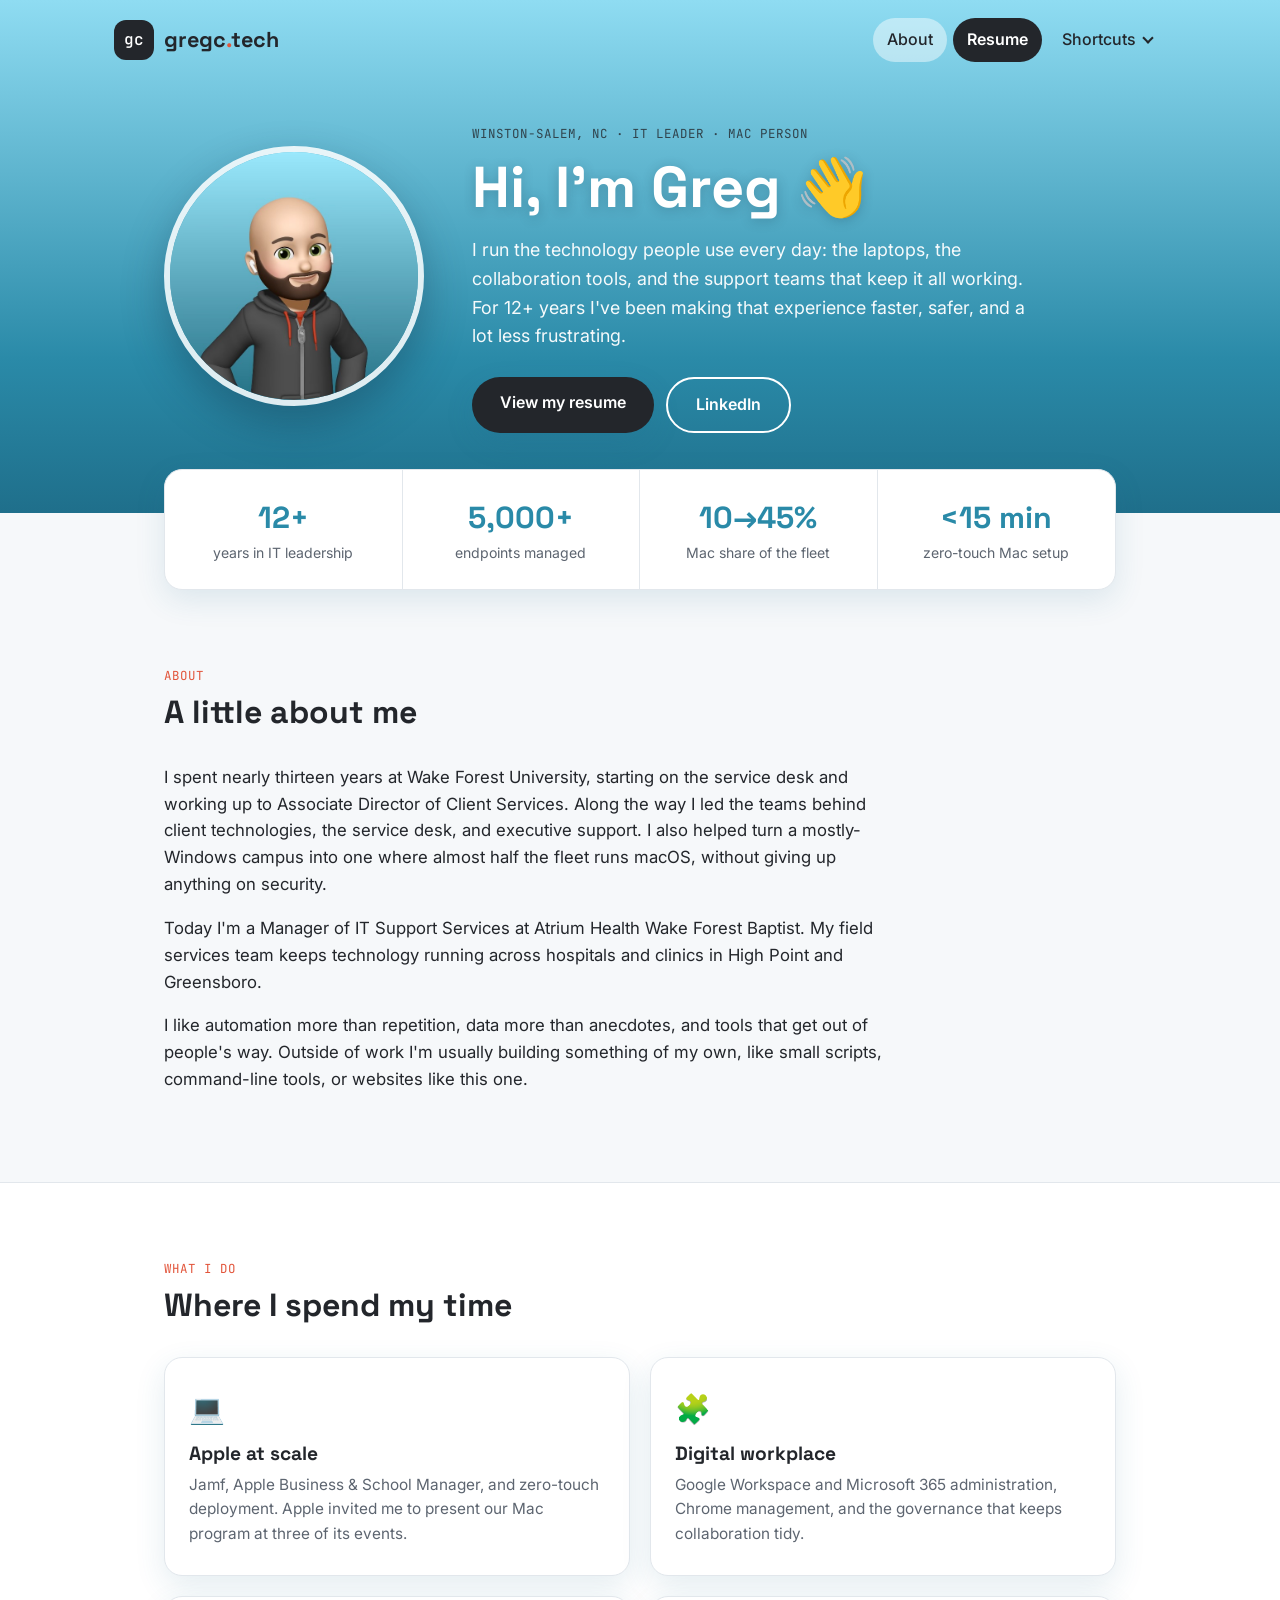
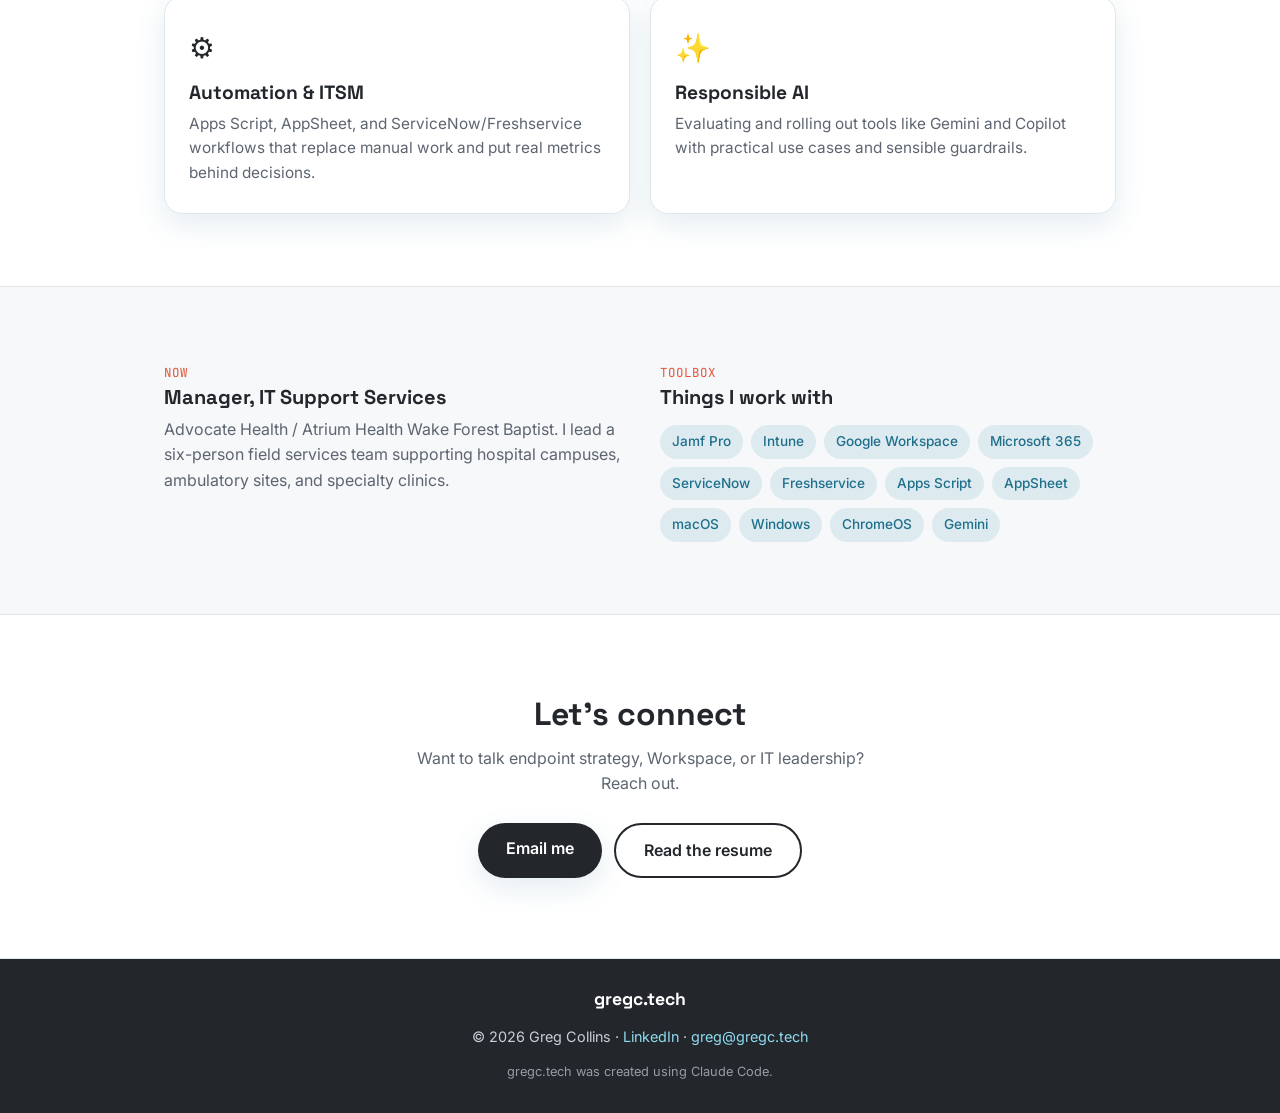
==== commit 740dbaa2: "Nav: 'Shortcuts' label everywhere; footer note about Claude Code Co-Authored-By: Claude Opus 5.5 <no" ====
--- a/index.html
+++ b/index.html
@@ -35,7 +35,7 @@
       <details class="nav-dd">
         <summary>Shortcuts</summary>
         <div class="nav-dd-menu">
-          <a href="/shortcuts/">All Shortcuts</a>
+          <a href="/shortcuts/">Shortcuts</a>
         </div>
       </details>
     </div>
@@ -145,6 +145,7 @@
 <footer class="site-footer">
   <div class="wordmark">gregc.tech</div>
   <p>&copy; 2026 Greg Collins &middot; <a href="https://www.linkedin.com/in/gocollins" target="_blank" rel="noopener">LinkedIn</a> &middot; <a href="mailto:greg@gregc.tech">greg@gregc.tech</a></p>
+  <p class="footer-note">gregc.tech was created using Claude Code.</p>
 </footer>
 
 <script>
--- a/styles.css
+++ b/styles.css
@@ -607,3 +607,5 @@
   .sc-card .btn:not(.is-disabled) { background: var(--sky); color: var(--ink); }
   .sc-card .btn:not(.is-disabled):hover { background: var(--accent); color: #fff; }
 }
+
+.site-footer .footer-note { margin: 6px 0 0; font-size: 0.8rem; opacity: 0.7; }
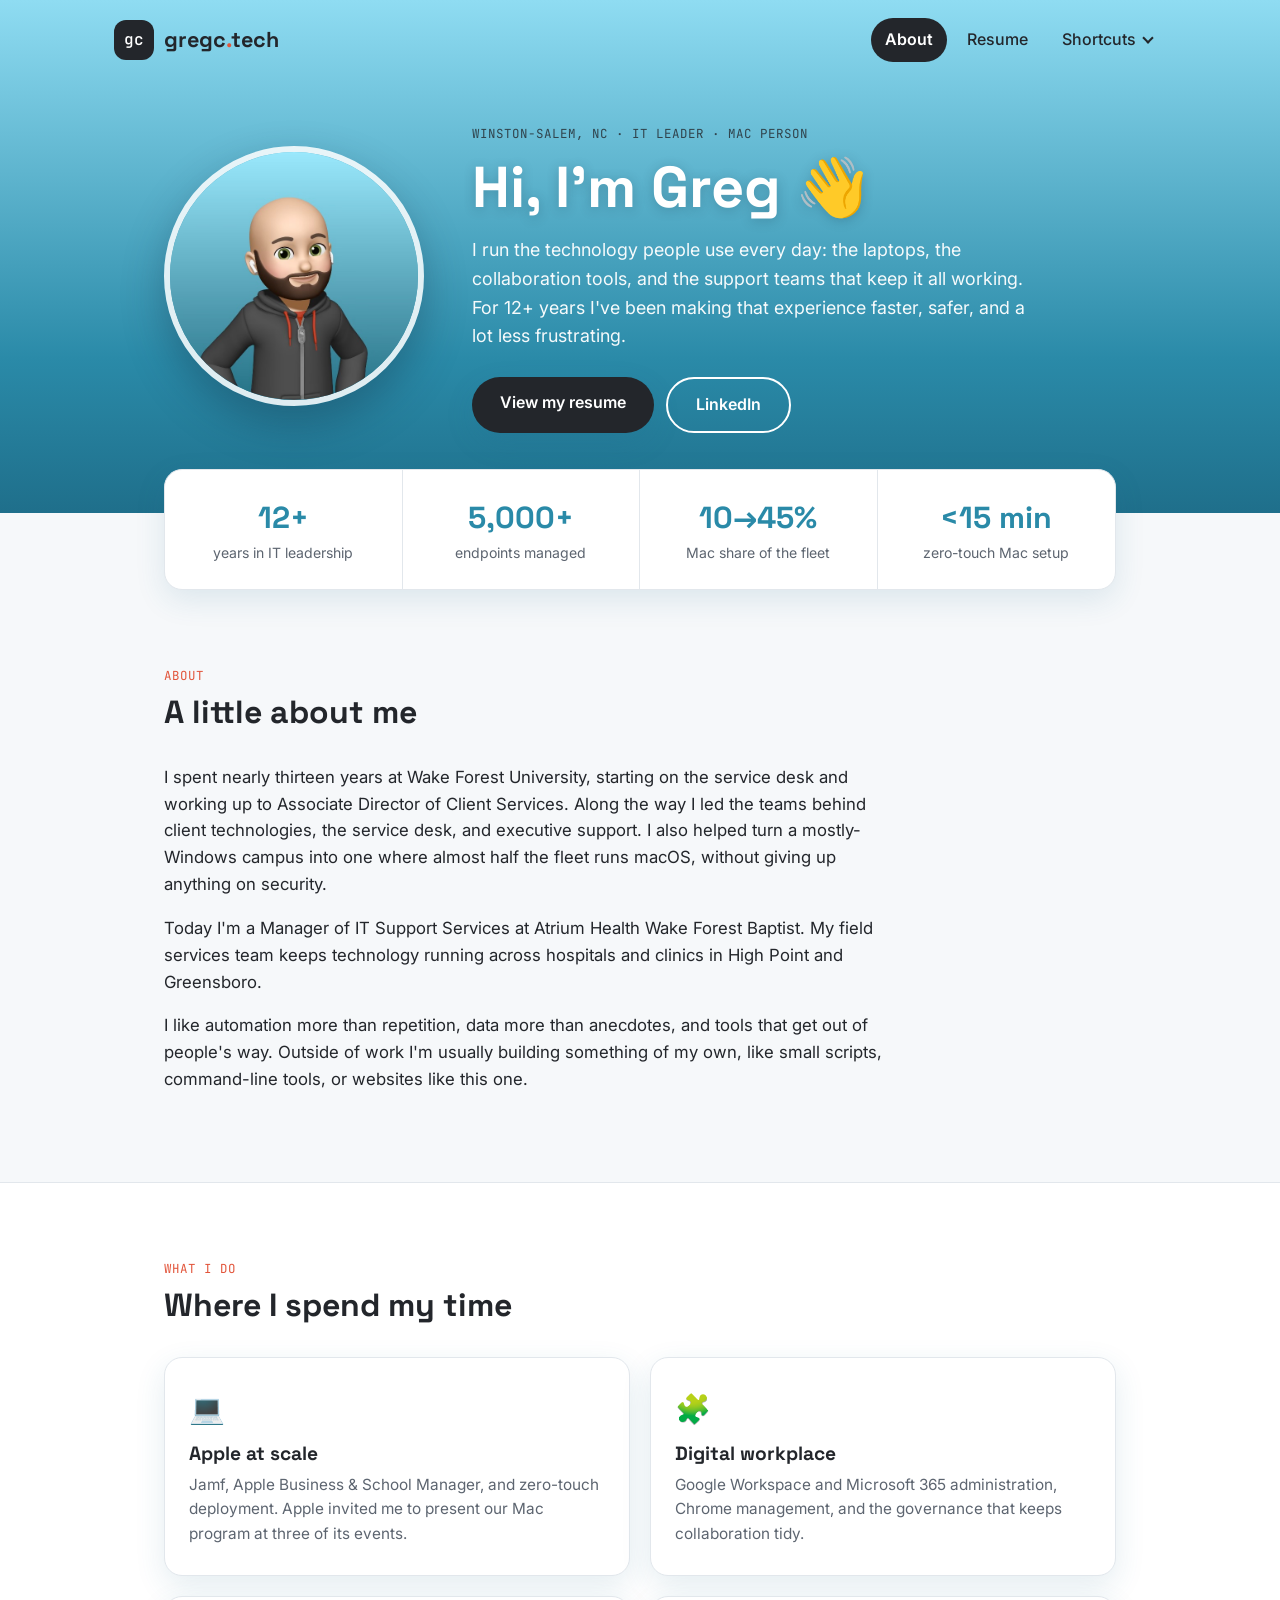
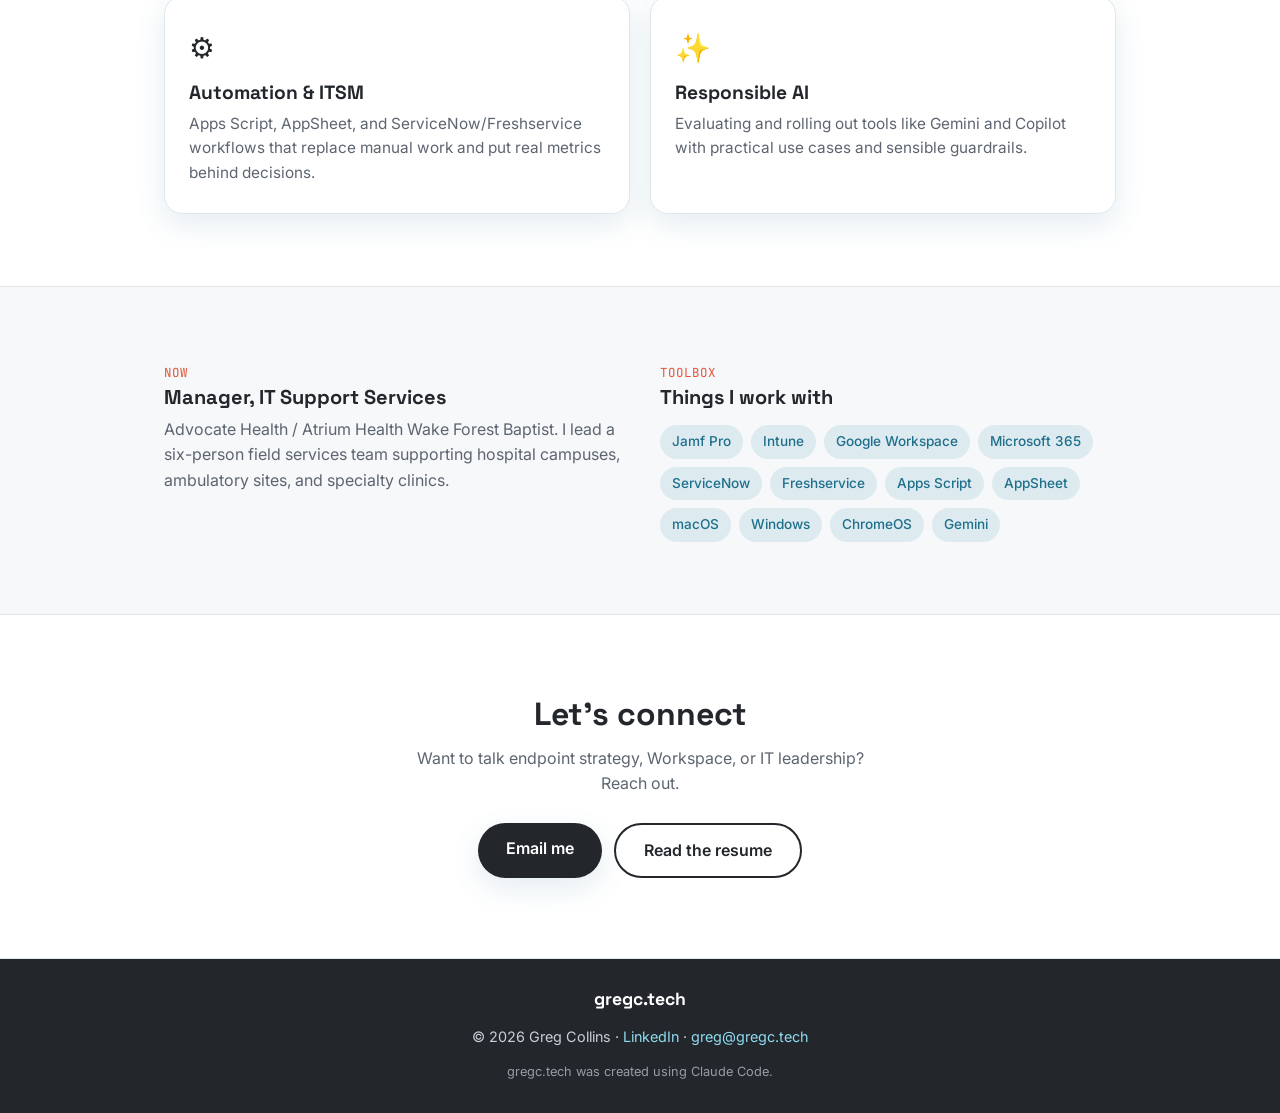
==== commit 7d7df809: "Nav: black pill marks the current page; Resume no longer styled as CTA Co-Authored-By: Claude Opus 5" ====
--- a/index.html
+++ b/index.html
@@ -31,11 +31,12 @@
     </a>
     <div class="nav-links">
       <a href="/" aria-current="page">About</a>
-      <a href="/resume" class="cta">Resume</a>
+      <a href="/resume">Resume</a>
       <details class="nav-dd">
         <summary>Shortcuts</summary>
         <div class="nav-dd-menu">
           <a href="/shortcuts/">Shortcuts</a>
+          <a href="/shortcuts/settings-urls">iOS/iPadOS Settings URLs</a>
         </div>
       </details>
     </div>
--- a/styles.css
+++ b/styles.css
@@ -119,7 +119,7 @@
 
 .nav-links a:hover { background: rgba(255, 255, 255, 0.35); }
 
-.nav-links a[aria-current="page"] { background: rgba(255, 255, 255, 0.45); }
+.nav-links a[aria-current="page"], .nav-links a[aria-current="page"]:hover { background: var(--ink); color: #fff; font-weight: 600; }
 
 .nav-links a.cta {
   background: var(--ink);
@@ -437,7 +437,7 @@
 .print-head h1 { font-size: 20pt; }
 
 /* Shortcuts pages */
-.sc-intro { max-width: 680px; color: var(--muted); margin: 0 0 28px; }
+.sc-intro { color: var(--muted); margin: 0 0 28px; }
 
 .sc-grid {
   display: grid;
@@ -574,7 +574,7 @@
 }
 .nav-dd[open] summary::after { transform: translateY(0) rotate(-135deg); }
 .nav-dd summary:hover, .nav-dd[open] summary { background: rgba(255, 255, 255, 0.35); }
-.nav-dd summary.nav-dd-active { background: rgba(255, 255, 255, 0.45); }
+.nav-dd summary.nav-dd-active, .nav-dd summary.nav-dd-active:hover, .nav-dd[open] summary.nav-dd-active { background: var(--ink); color: #fff; font-weight: 600; }
 
 .nav-dd-menu {
   position: absolute;
@@ -609,3 +609,52 @@
 }
 
 .site-footer .footer-note { margin: 6px 0 0; font-size: 0.8rem; opacity: 0.7; }
+
+/* Settings URLs tools */
+.url-tools { display: flex; flex-wrap: wrap; gap: 10px; align-items: center; margin-bottom: 8px; }
+.url-tools .url-search { margin-bottom: 0; flex: 1 1 260px; }
+.url-select {
+  padding: 11px 14px;
+  border-radius: 999px;
+  border: 1px solid var(--line);
+  background: var(--surface);
+  color: var(--text);
+  font: inherit;
+}
+.seg { display: inline-flex; border: 1px solid var(--line); border-radius: 999px; padding: 3px; background: var(--surface); flex-wrap: wrap; }
+.seg button {
+  font: inherit;
+  font-size: 0.85rem;
+  border: none;
+  background: transparent;
+  color: var(--muted);
+  padding: 7px 12px;
+  border-radius: 999px;
+  cursor: pointer;
+}
+.seg button[aria-pressed="true"] { background: var(--teal); color: #fff; }
+.url-count { color: var(--muted); font-size: 0.88rem; margin: 6px 0 22px; }
+
+.url-tag {
+  display: inline-block;
+  font-size: 0.7rem;
+  font-weight: 600;
+  padding: 2px 8px;
+  border-radius: 999px;
+  margin-left: 4px;
+  vertical-align: middle;
+  background: rgba(42, 138, 168, 0.12);
+  color: var(--teal-dark);
+}
+.url-tag.action { background: rgba(37, 99, 235, 0.14); color: #2563eb; }
+.url-tag.caution { background: rgba(226, 85, 59, 0.15); color: var(--accent); }
+@media (prefers-color-scheme: dark) {
+  .url-tag { color: var(--sky); background: rgba(143, 220, 242, 0.1); }
+  .url-tag.action { color: #8db8ff; background: rgba(141, 184, 255, 0.12); }
+  .url-tag.caution { color: #ff8a73; background: rgba(255, 138, 115, 0.12); }
+}
+
+.url-about { margin-top: 40px; color: var(--muted); font-size: 0.94rem; }
+.url-about h2 { font-size: 1.1rem; color: var(--text); margin-bottom: 8px; }
+.url-about li { margin-bottom: 6px; }
+.url-about code { font-family: 'JetBrains Mono', monospace; font-size: 0.85em; }
